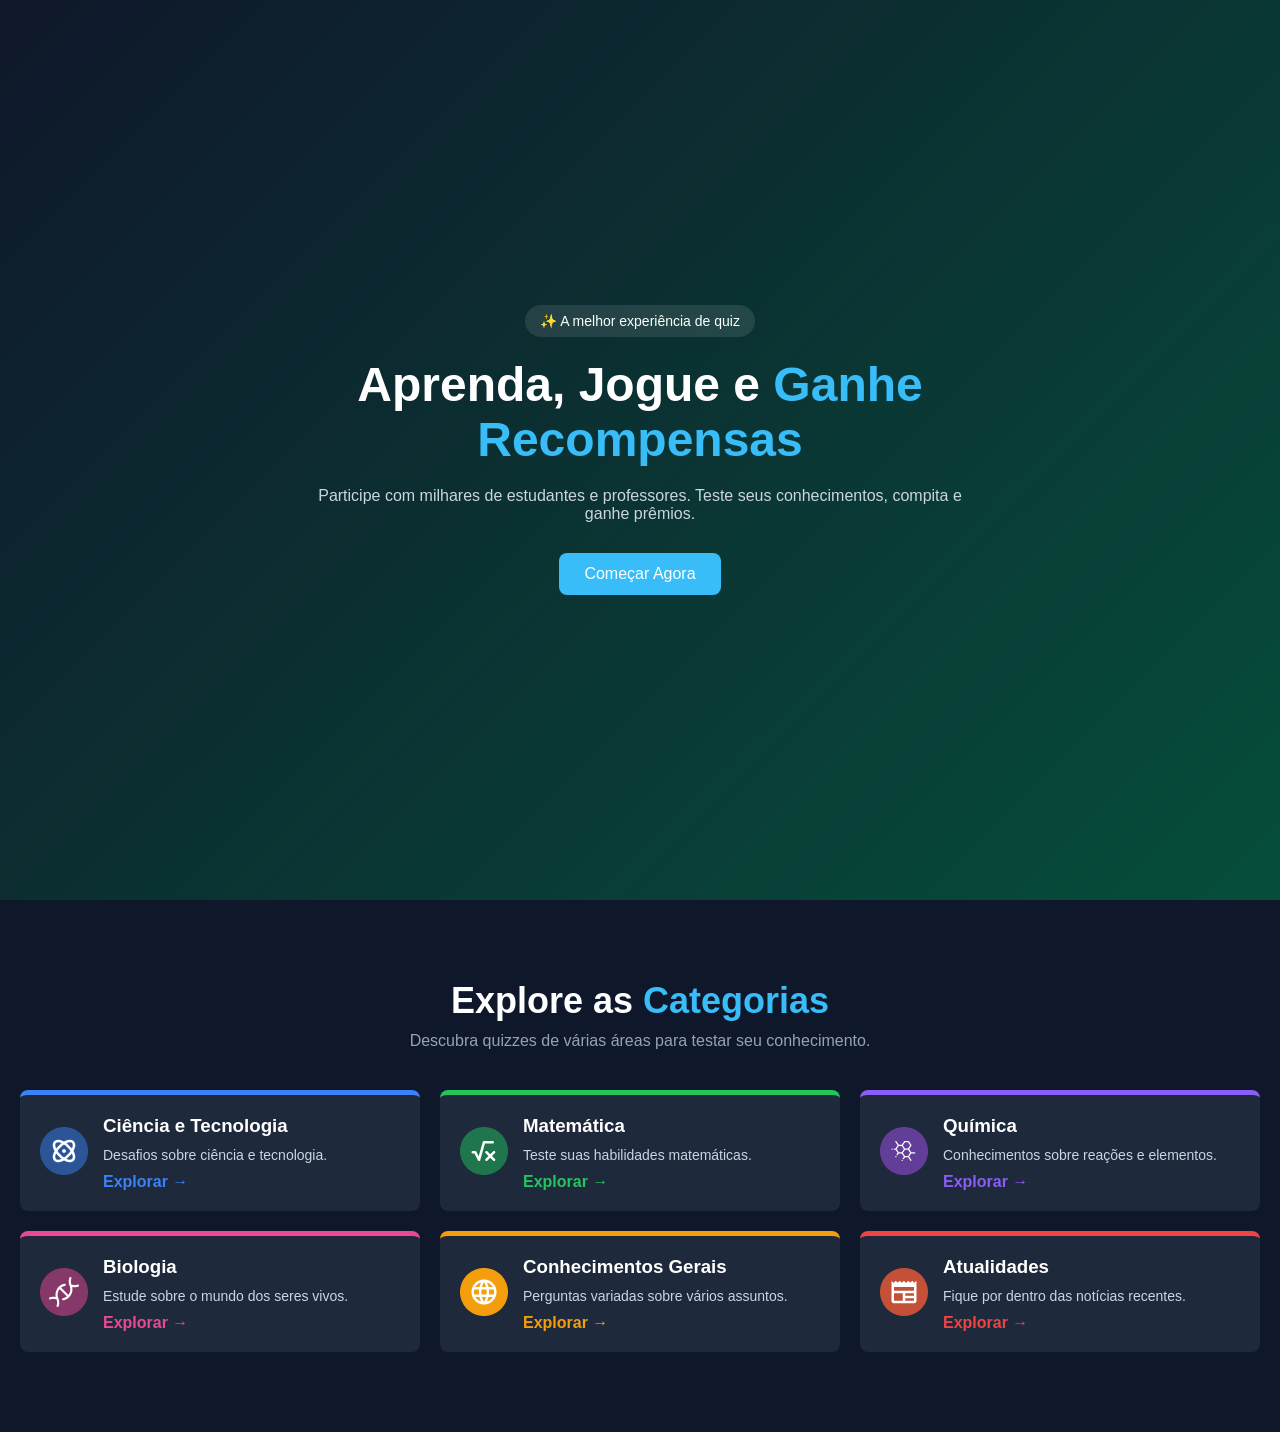
==== telas/index.html @ 856eb49a "EStrutura Front-end pagina index do projeto" ====
<!DOCTYPE html>
<html lang="pt-BR">
<head>
  <meta charset="UTF-8">
  <title>Plataforma de Quiz</title>
  <link rel="stylesheet" href="../styles/style.css">
</head>
<body>

  <!-- ===== PÁGINA 1 - APRESENTAÇÃO ===== -->

  <section class="secao-principal">

    <div class="conteudo-principal">

      <p class="selo">✨ A melhor experiência de quiz</p>

      <h1>
        Aprenda, Jogue e <span>Ganhe Recompensas</span>
      </h1>

      <p class="descricao">
        Participe com milhares de estudantes e professores.
        Teste seus conhecimentos, compita e ganhe prêmios.
      </p>

      <button class="botao-principal">Começar Agora</button>

    </div>

  </section>


  <!-- ===== PÁGINA 2 - CATEGORIAS ===== -->

  <section class="secao-categorias">

    <h2>Explore as <span>Categorias</span></h2>

    <p class="descricao-categorias">
      Descubra quizzes de várias áreas para testar seu conhecimento.
    </p>

    <div class="grade-categorias">

      <div class="cartao" style="border-top: 5px solid #3B82F6;">
        <div class="icone-cartao">
          <img src="../imgs/ciencia.png" alt="Ciência">
        </div>
        <div class="conteudo-cartao">
          <h3>Ciência e Tecnologia</h3>
          <p>Desafios sobre ciência e tecnologia.</p>
          <a href="#" style="color: #3B82F6;">Explorar →</a>
        </div>
      </div>
    
      <div class="cartao" style="border-top: 5px solid #22C55E;">
        <div class="icone-cartao">
          <img src="../imgs/matematica.png" alt="Matemática">
        </div>
        <div class="conteudo-cartao">
          <h3>Matemática</h3>
          <p>Teste suas habilidades matemáticas.</p>
          <a href="#" style="color: #22C55E;">Explorar →</a>
        </div>
      </div>
    
      <div class="cartao" style="border-top: 5px solid #8B5CF6;">
        <div class="icone-cartao">
          <img src="../imgs/quimica.png" alt="Química">
        </div>
        <div class="conteudo-cartao">
          <h3>Química</h3>
          <p>Conhecimentos sobre reações e elementos.</p>
          <a href="#" style="color: #8B5CF6;">Explorar →</a>
        </div>
      </div>
    
      <div class="cartao" style="border-top: 5px solid #EC4899;">
        <div class="icone-cartao">
          <img src="../imgs/biologia.png" alt="Biologia">
        </div>
        <div class="conteudo-cartao">
          <h3>Biologia</h3>
          <p>Estude sobre o mundo dos seres vivos.</p>
          <a href="#" style="color: #EC4899;">Explorar →</a>
        </div>
      </div>
    
      <div class="cartao" style="border-top: 5px solid #F59E0B;">
        <div class="icone-cartao">
          <img src="../imgs/conhecimentosGerais.png" alt="Conhecimentos Gerais">
        </div>
        <div class="conteudo-cartao">
          <h3>Conhecimentos Gerais</h3>
          <p>Perguntas variadas sobre vários assuntos.</p>
          <a href="#" style="color: #F59E0B;">Explorar →</a>
        </div>
      </div>
    
      <div class="cartao" style="border-top: 5px solid #EF4444;">
        <div class="icone-cartao">
          <img src="../imgs/atualidades.png" alt="Atualidades">
        </div>
        <div class="conteudo-cartao">
          <h3>Atualidades</h3>
          <p>Fique por dentro das notícias recentes.</p>
          <a href="#" style="color: #EF4444;">Explorar →</a>
        </div>
      </div>
    
    </div>

  </section>

</body>
</html>
---- styles/style.css ----
/* ===== CONFIGURAÇÃO GERAL ===== */

* {
    margin: 0;
    padding: 0;
    box-sizing: border-box;
    font-family: Arial, sans-serif;
  }
  
  body {
    background-color: #0f172a;
    color: white;
  }
  
  /* ===== SEÇÃO PRINCIPAL ===== */
  
  .secao-principal {
    height: 100vh;
    display: flex;
    justify-content: center;
    align-items: center;
    text-align: center;
  
    background: linear-gradient(135deg, #0f172a, #064e3b);
  }
  
  .conteudo-principal {
    max-width: 700px;
    padding: 20px;
  }
  
  .selo {
    background-color: rgba(255,255,255,0.1);
    display: inline-block;
    padding: 8px 15px;
    border-radius: 20px;
    margin-bottom: 20px;
    font-size: 14px;
  }
  
  h1 {
    font-size: 48px;
    margin-bottom: 20px;
  }
  
  h1 span {
    color: #38bdf8;
  }
  
  .descricao {
    color: #cbd5e1;
    margin-bottom: 30px;
  }
  
  .botao-principal {
    padding: 12px 25px;
    border: none;
    border-radius: 8px;
    background-color: #38bdf8;
    color: white;
    font-size: 16px;
    cursor: pointer;
  }
  
  .botao-principal:hover {
    opacity: 0.8;
  }
  
  /* ===== SEÇÃO CATEGORIAS ===== */
  
  .secao-categorias {
    padding: 80px 20px;
    text-align: center;
  }
  
  .secao-categorias h2 {
    font-size: 36px;
    margin-bottom: 10px;
  }
  
  .secao-categorias h2 span {
    color: #38bdf8;
  }
  
  .descricao-categorias {
    color: #94a3b8;
    margin-bottom: 40px;
  }
  
  /* GRADE */
  
  .grade-categorias {
    display: grid;
    grid-template-columns: repeat(3, 1fr);
    gap: 20px;
  }
  
  /* CARTÕES */
  
  .cartao {
    background-color: #1e293b;
    padding: 20px;
    border-radius: 8px;
    text-align: left;
    transition: 0.3s;
    display: flex;
    align-items: center;
    gap: 15px;
  }
  
  .cartao:hover {
    transform: translateY(-5px);
  }
  
  .cartao h3 {
    margin-bottom: 10px;
  }
  
  .cartao p {
    color: #cbd5e1;
    font-size: 14px;
    margin-bottom: 10px;
  }
  
  .cartao a {
    color: #38bdf8;
    text-decoration: none;
    font-weight: bold;
  }
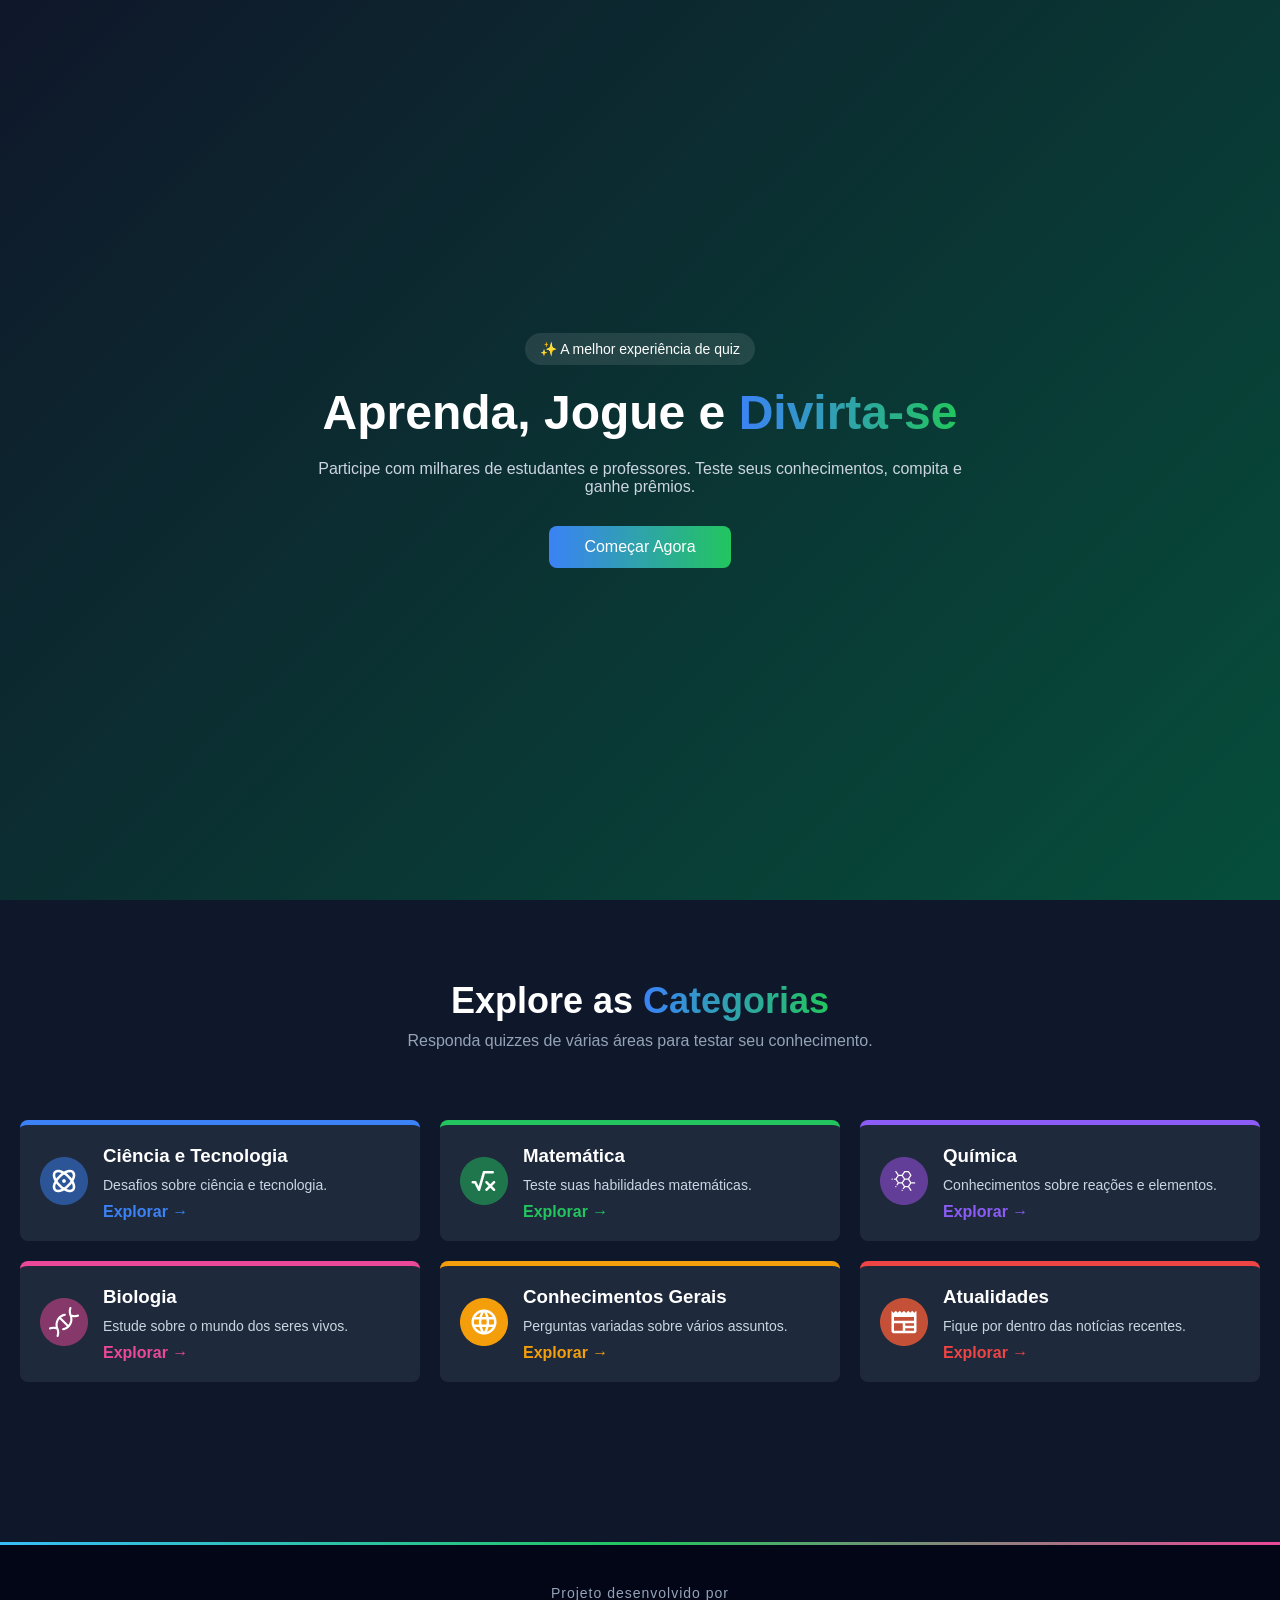
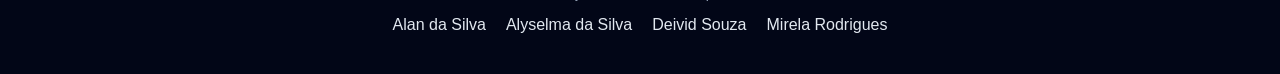
==== commit 1e9db155: "Adição de footer em tela index" ====
--- a/telas/index.html
+++ b/telas/index.html
@@ -16,7 +16,7 @@
       <p class="selo">✨ A melhor experiência de quiz</p>
 
       <h1>
-        Aprenda, Jogue e <span>Ganhe Recompensas</span>
+        Aprenda, Jogue e <span class="text-gradiante">Divirta-se</span>
       </h1>
 
       <p class="descricao">
@@ -35,10 +35,10 @@
 
   <section class="secao-categorias">
 
-    <h2>Explore as <span>Categorias</span></h2>
+    <h2>Explore as <span class="text-gradiante">Categorias</span></h2>
 
     <p class="descricao-categorias">
-      Descubra quizzes de várias áreas para testar seu conhecimento.
+      Responda quizzes de várias áreas para testar seu conhecimento.
     </p>
 
     <div class="grade-categorias">
@@ -113,5 +113,24 @@
 
   </section>
 
+  <!-- ===== PÁGINA 3 - RODAPE ===== -->
+
+  <footer class="footer">
+
+    <div class="footer-conteudo">
+  
+      <p class="footer-titulo">Projeto desenvolvido por</p>
+  
+      <div class="footer-autores">
+        <span>Alan da Silva</span>
+        <span>Alyselma da Silva</span>
+        <span>Deivid Souza</span>
+        <span>Mirela Rodrigues</span>
+      </div>
+  
+    </div>
+  
+  </footer>
+
 </body>
 </html>
--- a/styles/style.css
+++ b/styles/style.css
@@ -43,8 +43,10 @@
     margin-bottom: 20px;
   }
   
-  h1 span {
-    color: #38bdf8;
+.text-gradiante{
+    background: linear-gradient(90deg, #3B82F6 0%, #22C55E 100%);
+    -webkit-background-clip: text;
+    -webkit-text-fill-color: transparent;
   }
   
   .descricao {
@@ -53,10 +55,10 @@
   }
   
   .botao-principal {
-    padding: 12px 25px;
+    padding: 12px 35px;
     border: none;
     border-radius: 8px;
-    background-color: #38bdf8;
+    background: linear-gradient(90deg, #3B82F6 0%, #22C55E 100%) ;
     color: white;
     font-size: 16px;
     cursor: pointer;
@@ -90,6 +92,7 @@
   /* GRADE */
   
   .grade-categorias {
+    margin-top: 70px;
     display: grid;
     grid-template-columns: repeat(3, 1fr);
     gap: 20px;
@@ -126,4 +129,47 @@
     color: #38bdf8;
     text-decoration: none;
     font-weight: bold;
+  }
+
+
+
+
+
+  .footer{
+    margin-top: 80px;
+    padding: 40px 20px;
+    text-align: center;
+    background-color: #020617;
+    border-top: 3px solid transparent;
+    border-image: linear-gradient(90deg,#38bdf8,#22c55e,#ec4899) 1;
+  }
+  
+  .footer-conteudo{
+    max-width: 800px;
+    margin: auto;
+  }
+  
+  .footer-titulo{
+    color: #94a3b8;
+    margin-bottom: 15px;
+    font-size: 14px;
+    letter-spacing: 1px;
+  }
+  
+  .footer-autores{
+    display: flex;
+    justify-content: center;
+    gap: 20px;
+    flex-wrap: wrap;
+  }
+  
+  .footer-autores span{
+    color: #e2e8f0;
+    font-weight: 500;
+    transition: 0.3s;
+  }
+  
+  .footer-autores span:hover{
+    color: #38bdf8;
+    transform: translateY(-2px);
   }
